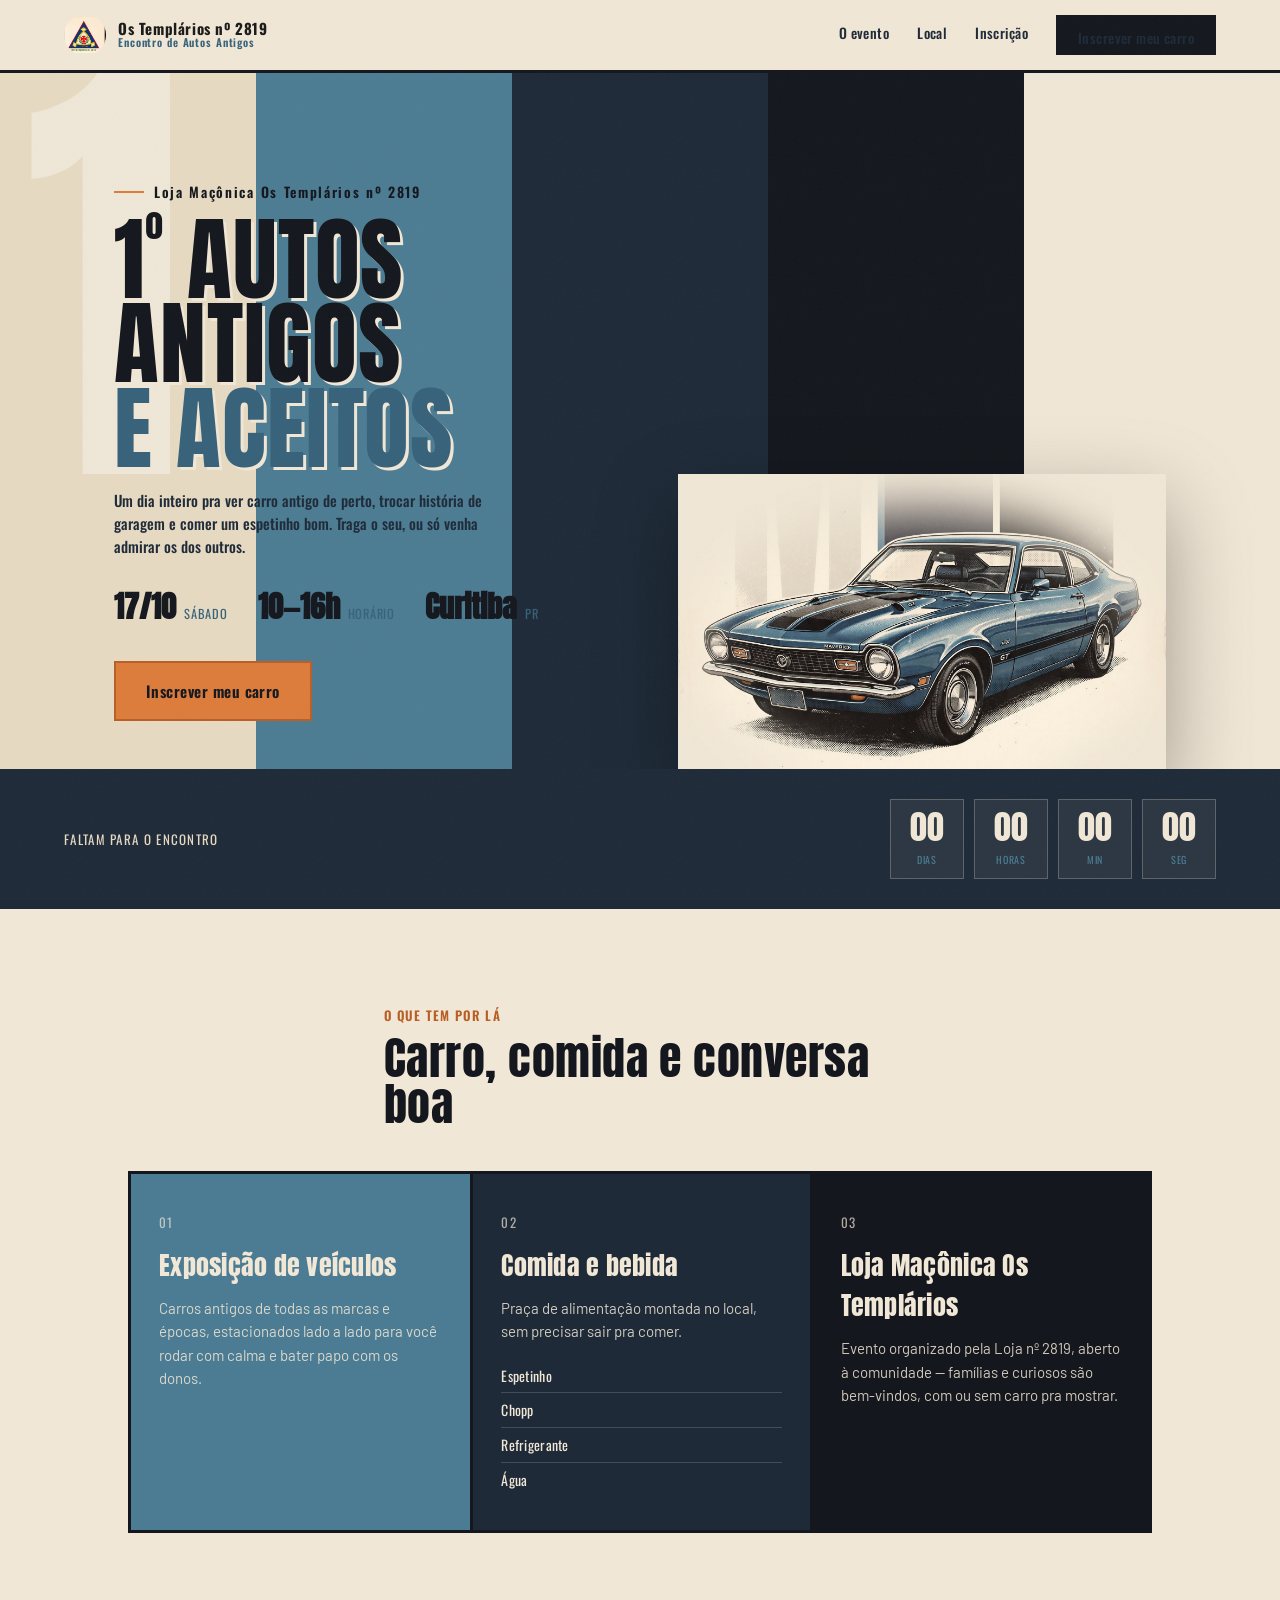
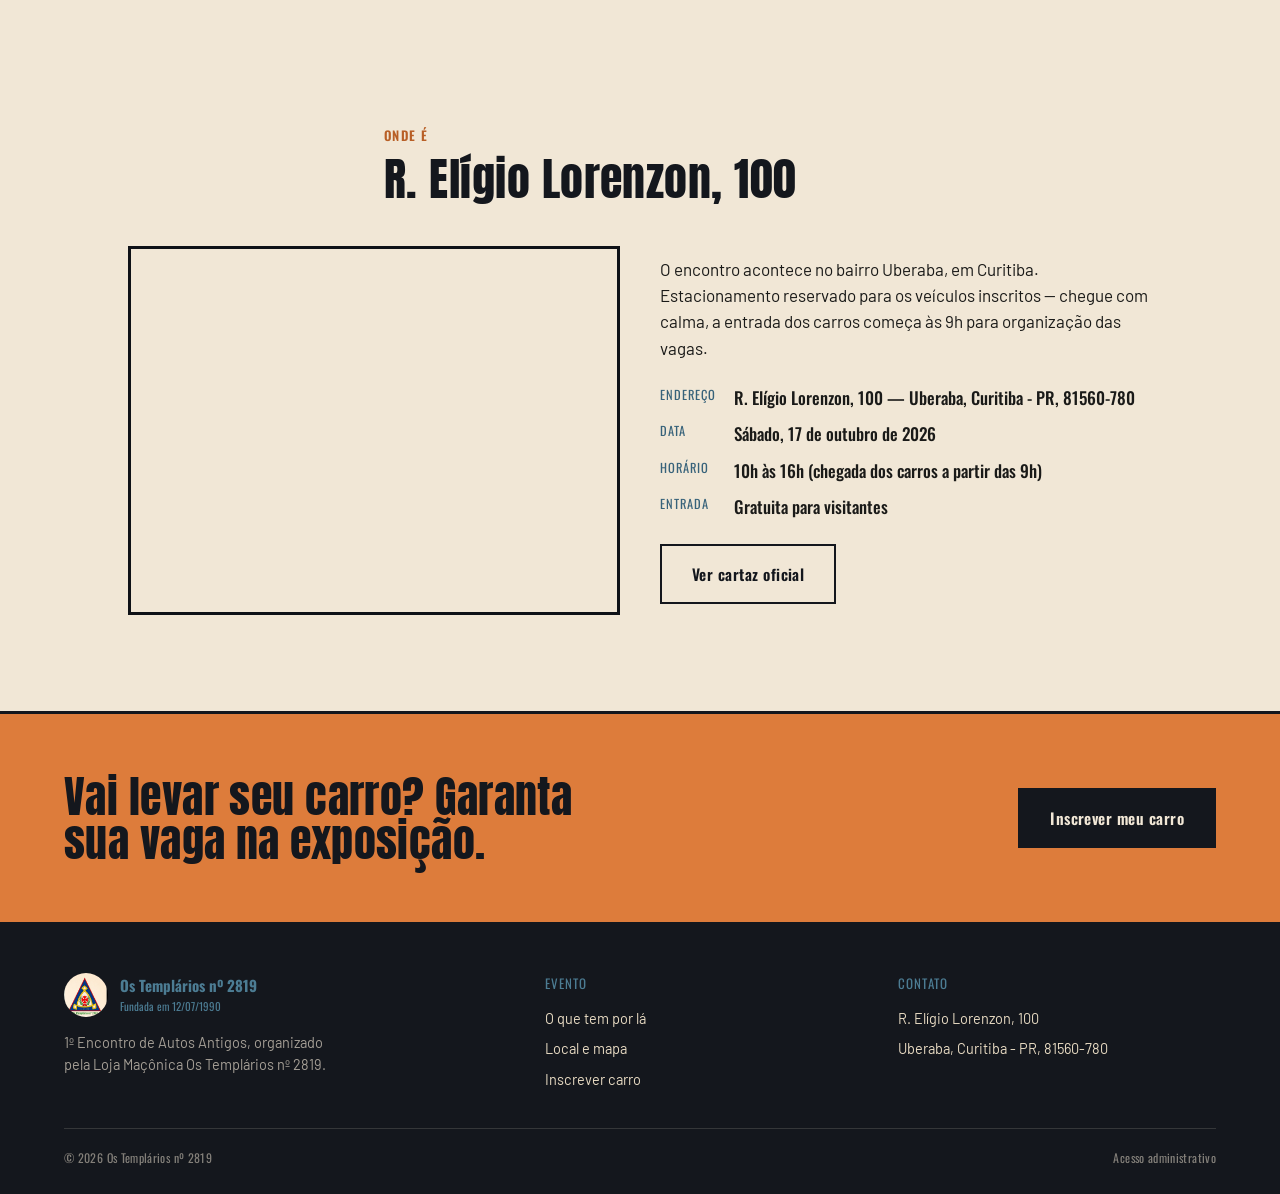
==== index.html @ 7bcd89a1 "initial commit" ====
<!DOCTYPE html>
<html lang="pt-BR">
<head>
<meta charset="UTF-8">
<meta name="viewport" content="width=device-width, initial-scale=1.0">
<title>1º Autos Antigos e Aceitos — Os Templários nº 2819</title>
<meta name="description" content="Encontro de carros antigos da Loja Maçônica Os Templários nº 2819. 17 de outubro, das 10h às 16h, em Curitiba - PR.">
<link rel="icon" href="assets/emblem.png">
<link rel="stylesheet" href="css/style.css">
</head>
<body>

<nav class="site-nav">
  <a href="index.html" class="brand">
    <img src="assets/emblem.png" alt="Emblema Os Templários nº 2819">
    <span class="brand-text"><b>Os Templários nº 2819</b><span>Encontro de Autos Antigos</span></span>
  </a>
  <button class="nav-toggle" id="navToggle" aria-label="Abrir menu" aria-expanded="false"><span></span></button>
  <div class="nav-links" id="navLinks">
    <a href="#sobre">O evento</a>
    <a href="#local">Local</a>
    <a href="inscricao.html">Inscrição</a>
    <a href="inscricao.html" class="nav-cta">Inscrever meu carro</a>
  </div>
</nav>

<header class="hero">
  <div class="hero-columns" aria-hidden="true"><i></i><i></i><i></i><i></i><i></i></div>
  <span class="hero-ghost" aria-hidden="true">1</span>

  <div class="container hero-inner">
    <div class="hero-copy">
      <span class="eyebrow">Loja Maçônica Os Templários nº 2819</span>
      <h1 class="hero-title">1<span class="ord">º</span> AUTOS<br>ANTIGOS<br><mark>E ACEITOS</mark></h1>
      <p class="hero-sub">Um dia inteiro pra ver carro antigo de perto, trocar história de garagem e comer um espetinho bom. Traga o seu, ou só venha admirar os dos outros.</p>

      <div class="hero-facts">
        <div class="hero-fact"><b>17/10</b><span>Sábado</span></div>
        <div class="hero-fact"><b>10—16h</b><span>Horário</span></div>
        <div class="hero-fact"><b>Curitiba</b><span>PR</span></div>
      </div>

      <a href="inscricao.html" class="btn btn-primary"><span>Inscrever meu carro</span></a>
    </div>

    <div class="hero-visual">
      <div class="hero-badge">GT<strong>17/10</strong>UBERABA</div>
      <img src="assets/maverick-hero.jpg" alt="Ford Maverick GT azul, ilustração estilo cartaz retrô" id="heroCar">
    </div>
  </div>
</header>

<section class="countdown">
  <div class="countdown-inner">
    <span class="countdown-label">Faltam para o encontro</span>
    <div class="countdown-units" id="countdown">
      <div class="unit"><span class="digits" data-unit="dias">00</span><span class="u-label">Dias</span></div>
      <div class="unit"><span class="digits" data-unit="horas">00</span><span class="u-label">Horas</span></div>
      <div class="unit"><span class="digits" data-unit="min">00</span><span class="u-label">Min</span></div>
      <div class="unit"><span class="digits" data-unit="seg">00</span><span class="u-label">Seg</span></div>
    </div>
  </div>
</section>

<section class="section" id="sobre">
  <div class="container section-head">
    <span class="section-tag">O que tem por lá</span>
    <h2 class="section-title">Carro, comida e conversa boa</h2>
  </div>
  <div class="container">
    <div class="info-grid">
      <div class="info-card">
        <span class="num">01</span>
        <h3>Exposição de veículos</h3>
        <p>Carros antigos de todas as marcas e épocas, estacionados lado a lado para você rodar com calma e bater papo com os donos.</p>
      </div>
      <div class="info-card">
        <span class="num">02</span>
        <h3>Comida e bebida</h3>
        <p>Praça de alimentação montada no local, sem precisar sair pra comer.</p>
        <ul>
          <li>Espetinho</li>
          <li>Chopp</li>
          <li>Refrigerante</li>
          <li>Água</li>
        </ul>
      </div>
      <div class="info-card">
        <span class="num">03</span>
        <h3>Loja Maçônica Os Templários</h3>
        <p>Evento organizado pela Loja nº 2819, aberto à comunidade — famílias e curiosos são bem-vindos, com ou sem carro pra mostrar.</p>
      </div>
    </div>
  </div>
</section>

<section class="section" id="local">
  <div class="container section-head">
    <span class="section-tag">Onde é</span>
    <h2 class="section-title">R. Elígio Lorenzon, 100</h2>
  </div>
  <div class="container local">
    <div class="local-map">
      <iframe
        loading="lazy"
        referrerpolicy="no-referrer-when-downgrade"
        src="https://www.google.com/maps?q=R.+El%C3%ADgio+Lorenzon,+100,+Uberaba,+Curitiba+-+PR,+81560-780&output=embed">
      </iframe>
    </div>
    <div class="local-details">
      <p>O encontro acontece no bairro Uberaba, em Curitiba. Estacionamento reservado para os veículos inscritos — chegue com calma, a entrada dos carros começa às 9h para organização das vagas.</p>
      <dl>
        <dt>Endereço</dt><dd>R. Elígio Lorenzon, 100 — Uberaba, Curitiba - PR, 81560-780</dd>
        <dt>Data</dt><dd>Sábado, 17 de outubro de 2026</dd>
        <dt>Horário</dt><dd>10h às 16h (chegada dos carros a partir das 9h)</dd>
        <dt>Entrada</dt><dd>Gratuita para visitantes</dd>
      </dl>
      <a href="assets/poster-full.jpg" target="_blank" class="btn btn-outline"><span>Ver cartaz oficial</span></a>
    </div>
  </div>
</section>

<section class="cta-band">
  <h2>Vai levar seu carro? Garanta sua vaga na exposição.</h2>
  <a href="inscricao.html" class="btn btn-primary"><span>Inscrever meu carro</span></a>
</section>

<footer class="site-footer">
  <div class="footer-grid">
    <div class="footer-col">
      <div class="footer-brand">
        <img src="assets/emblem.png" alt="Emblema Os Templários nº 2819">
        <span><b>Os Templários nº 2819</b><span>Fundada em 12/07/1990</span></span>
      </div>
      <p style="color: rgba(241,231,214,.65); font-size: 14.5px; max-width: 34ch;">1º Encontro de Autos Antigos, organizado pela Loja Maçônica Os Templários nº 2819.</p>
    </div>
    <div class="footer-col">
      <h4>Evento</h4>
      <a href="#sobre">O que tem por lá</a>
      <a href="#local">Local e mapa</a>
      <a href="inscricao.html">Inscrever carro</a>
    </div>
    <div class="footer-col">
      <h4>Contato</h4>
      <p>R. Elígio Lorenzon, 100</p>
      <p>Uberaba, Curitiba - PR, 81560-780</p>
    </div>
  </div>
  <div class="footer-bottom">
    <span>© 2026 Os Templários nº 2819</span>
    <a href="admin.html">Acesso administrativo</a>
  </div>
</footer>

<script src="js/main.js"></script>
</body>
</html>
---- css/style.css ----
/* =================================================================
   1º AUTOS ANTIGOS E ACEITOS — Os Templários nº 2819
   Design tokens direto do cartaz oficial: colunas de cor sólida,
   halftone de impressão antiga, tipografia condensada de garagem.
   ================================================================= */

@import url('https://fonts.googleapis.com/css2?family=Anton&family=Oswald:wght@400;500;600;700&family=Barlow:wght@400;500;600&display=swap');

:root {
  /* paleta extraída do cartaz */
  --cream:      #F1E7D6;
  --cream-2:    #E7DAC2;
  --steel:      #4C7C93;
  --steel-dark: #37627A;
  --navy:       #1E2A38;
  --ink:        #14171D;
  --ember:      #DD7C3B;
  --ember-dark: #B85F26;
  --line:       #C9BC9F;
  --paper-text: #1A1A18;

  --display: 'Anton', sans-serif;
  --label:   'Oswald', sans-serif;
  --body:    'Barlow', sans-serif;

  --container: 1180px;
  --edge: clamp(20px, 5vw, 64px);

  --ease: cubic-bezier(.22,.9,.3,1);
}

*, *::before, *::after { box-sizing: border-box; }
html { scroll-behavior: smooth; }
body {
  margin: 0;
  background: var(--cream);
  color: var(--paper-text);
  font-family: var(--body);
  font-size: 17px;
  line-height: 1.55;
  -webkit-font-smoothing: antialiased;
}
img { max-width: 100%; display: block; }
a { color: inherit; }
h1,h2,h3,h4 { margin: 0; font-family: var(--display); font-weight: 400; letter-spacing: .01em; }
p { margin: 0 0 1em; }
p:last-child { margin-bottom: 0; }
button { font-family: inherit; cursor: pointer; }

.container { max-width: var(--container); margin: 0 auto; padding: 0 var(--edge); }

/* halftone dot texture, reused across dark blocks */
.halftone {
  position: relative;
}
.halftone::after {
  content: "";
  position: absolute; inset: 0;
  background-image: radial-gradient(rgba(241,231,214,.09) 1px, transparent 1.4px);
  background-size: 6px 6px;
  pointer-events: none;
  mix-blend-mode: screen;
}

/* paper grain overlay for the whole page, very subtle */
body::before {
  content: "";
  position: fixed; inset: 0;
  pointer-events: none;
  z-index: 9999;
  opacity: .035;
  background-image: url("data:image/svg+xml,%3Csvg xmlns='http://www.w3.org/2000/svg' width='120' height='120'%3E%3Cfilter id='n'%3E%3CfeTurbulence type='fractalNoise' baseFrequency='0.9' numOctaves='2' stitchTiles='stitch'/%3E%3C/filter%3E%3Crect width='100%25' height='100%25' filter='url(%23n)'/%3E%3C/svg%3E");
}

.visually-hidden {
  position: absolute; width: 1px; height: 1px; overflow: hidden;
  clip: rect(0 0 0 0); white-space: nowrap;
}

@media (prefers-reduced-motion: reduce) {
  *, *::before, *::after { animation-duration: .001ms !important; animation-iteration-count: 1 !important; transition-duration: .001ms !important; scroll-behavior: auto !important; }
}

/* -----------------------------------------------------------------
   NAV
   ----------------------------------------------------------------- */
.site-nav {
  position: sticky; top: 0; z-index: 500;
  display: flex; align-items: center; justify-content: space-between;
  padding: 14px var(--edge);
  background: var(--cream);
  border-bottom: 3px solid var(--ink);
}
.brand { display: flex; align-items: center; gap: 12px; text-decoration: none; }
.brand img { width: 42px; height: 42px; object-fit: contain; border-radius: 50%; }
.brand-text { font-family: var(--label); font-weight: 600; line-height: 1.05; }
.brand-text b { display: block; font-size: 15px; letter-spacing: .04em; }
.brand-text span { display: block; font-size: 11px; color: var(--steel-dark); letter-spacing: .08em; }

.nav-links { display: flex; gap: 28px; align-items: center; }
.nav-links a {
  font-family: var(--label); font-size: 14px; font-weight: 500;
  text-decoration: none; color: var(--navy);
  letter-spacing: .03em;
  position: relative; padding-bottom: 4px;
}
.nav-links a::after {
  content: ""; position: absolute; left: 0; right: 100%; bottom: 0;
  height: 2px; background: var(--ember);
  transition: right .28s var(--ease);
}
.nav-links a:hover::after, .nav-links a:focus-visible::after { right: 0; }
.nav-cta {
  font-family: var(--label); font-weight: 600; font-size: 13.5px;
  letter-spacing: .04em;
  background: var(--ink); color: var(--cream);
  padding: 10px 20px; text-decoration: none;
  border: 2px solid var(--ink);
}
.nav-cta:hover { background: transparent; color: var(--ink); }
.nav-toggle { display: none; }

@media (max-width: 760px) {
  .nav-links { position: fixed; inset: 62px 0 auto 0; background: var(--cream);
    flex-direction: column; align-items: flex-start; padding: 20px var(--edge) 26px;
    border-bottom: 3px solid var(--ink); transform: translateY(-8px); opacity: 0;
    pointer-events: none; transition: all .25s var(--ease); gap: 18px;}
  .nav-links.open { transform: translateY(0); opacity: 1; pointer-events: auto; }
  .nav-toggle {
    display: block; background: none; border: none; width: 34px; height: 24px; position: relative;
  }
  .nav-toggle span, .nav-toggle::before, .nav-toggle::after {
    content: ""; position: absolute; left: 0; right: 0; height: 3px; background: var(--ink);
  }
  .nav-toggle span { top: 11px; }
  .nav-toggle::before { top: 2px; }
  .nav-toggle::after { top: 20px; }
}

/* -----------------------------------------------------------------
   HERO
   ----------------------------------------------------------------- */
.hero {
  position: relative;
  overflow: hidden;
  background: var(--cream);
  padding-top: clamp(30px, 6vw, 56px);
}
.hero-columns {
  position: absolute; inset: 0; display: flex; z-index: 0;
}
.hero-columns i {
  flex: 1; display: block; height: 100%;
  transform: translateY(100%);
  animation: rise .9s var(--ease) forwards;
}
.hero-columns i:nth-child(1) { background: var(--cream-2); animation-delay: .05s; }
.hero-columns i:nth-child(2) { background: var(--steel); animation-delay: .15s; }
.hero-columns i:nth-child(3) { background: var(--navy); animation-delay: .25s; }
.hero-columns i:nth-child(4) { background: var(--ink); animation-delay: .35s; }
.hero-columns i:nth-child(5) { background: transparent; }
@keyframes rise { to { transform: translateY(0); } }

.hero-ghost {
  position: absolute; left: 2%; top: -6%;
  font-family: var(--display);
  font-size: min(46vw, 480px);
  color: rgba(255,255,255,.35);
  z-index: 1;
  pointer-events: none;
  user-select: none;
  line-height: 1;
  opacity: 0;
  animation: ghost-in 1.4s var(--ease) .3s forwards;
}
@keyframes ghost-in { to { opacity: 1; } }

.hero-inner {
  position: relative; z-index: 2;
  display: grid; grid-template-columns: 1.05fr .95fr; gap: 24px;
  align-items: end;
  min-height: 640px;
  padding-bottom: 0;
}
.hero-copy {
  padding: 20px 0 48px;
  opacity: 0;
  animation: copy-in .8s var(--ease) .5s forwards;
}
@keyframes copy-in { from { opacity: 0; transform: translateY(14px);} to { opacity: 1; transform: translateY(0);} }

.eyebrow {
  font-family: var(--label); font-weight: 600; font-size: 14px;
  letter-spacing: .12em; color: var(--ink);
  display: inline-flex; align-items: center; gap: 10px;
  margin-bottom: 14px;
}
.eyebrow::before { content:""; width: 30px; height: 2px; background: var(--ember); display:block; }

.hero-title {
  font-size: clamp(46px, 7.2vw, 92px);
  line-height: .92;
  color: var(--ink);
  text-shadow: 3px 3px 0 var(--cream);
}
.hero-title .ord { font-size: .5em; vertical-align: top; }
.hero-title mark {
  background: none; color: var(--steel-dark);
}

.hero-sub {
  font-family: var(--label); font-weight: 500; font-size: 15px;
  color: var(--navy); margin: 18px 0 26px; max-width: 46ch;
}

.hero-facts {
  display: flex; flex-wrap: wrap; gap: 14px 30px; margin-bottom: 30px;
}
.hero-fact { display: flex; align-items: baseline; gap: 8px; }
.hero-fact b {
  font-family: var(--display); font-size: 30px; color: var(--ink);
}
.hero-fact span {
  font-family: var(--label); font-size: 12.5px; letter-spacing: .06em;
  color: var(--steel-dark); text-transform: uppercase;
}

.btn {
  display: inline-flex; align-items: center; gap: 10px;
  font-family: var(--label); font-weight: 600; font-size: 15.5px;
  letter-spacing: .03em;
  padding: 16px 30px;
  text-decoration: none;
  border: 2px solid var(--ink);
  position: relative; overflow: hidden;
}
.btn-primary { background: var(--ember); color: var(--ink); border-color: var(--ember-dark); }
.btn-primary::before {
  content:""; position: absolute; inset: 0; background: var(--ink);
  transform: translateX(-101%); transition: transform .32s var(--ease); z-index: 0;
}
.btn-primary span { position: relative; z-index: 1; transition: color .32s var(--ease); }
.btn-primary:hover::before { transform: translateX(0); }
.btn-primary:hover span { color: var(--cream); }

.btn-outline { background: transparent; color: var(--ink); }
.btn-outline:hover { background: var(--ink); color: var(--cream); }

.hero-visual {
  position: relative;
  align-self: end;
  opacity: 0;
  transform: translateX(4%);
  animation: car-in 1s var(--ease) .35s forwards;
}
@keyframes car-in { to { opacity: 1; transform: translateX(0); } }
.hero-visual img {
  width: 100%;
  filter: drop-shadow(0 30px 40px rgba(0,0,0,.35));
  will-change: transform;
}
.hero-badge {
  position: absolute; top: 6%; right: 4%;
  background: var(--cream); border: 3px solid var(--ink);
  width: 118px; height: 118px; border-radius: 50%;
  display: flex; flex-direction: column; align-items: center; justify-content: center;
  text-align: center; transform: rotate(8deg);
  font-family: var(--label); font-weight: 700; font-size: 12px; letter-spacing: .03em;
  animation: badge-pop .6s var(--ease) 1.1s backwards;
}
.hero-badge strong { font-family: var(--display); font-size: 26px; display:block; line-height: 1; margin-bottom: 2px; }
@keyframes badge-pop { from { opacity: 0; transform: rotate(8deg) scale(.5);} to { opacity: 1; transform: rotate(8deg) scale(1);} }

@media (max-width: 900px) {
  .hero-inner { grid-template-columns: 1fr; min-height: unset; }
  .hero-visual { order: -1; max-width: 420px; margin: 0 auto; }
  .hero-copy { padding-bottom: 24px; text-align: left; }
  .hero-badge { width: 92px; height: 92px; font-size: 10px; }
  .hero-badge strong { font-size: 20px; }
}

/* -----------------------------------------------------------------
   COUNTDOWN STRIP
   ----------------------------------------------------------------- */
.countdown {
  background: var(--navy); color: var(--cream);
  padding: 30px var(--edge);
}
.countdown-inner {
  max-width: var(--container); margin: 0 auto;
  display: flex; flex-wrap: wrap; align-items: center; justify-content: space-between; gap: 20px;
}
.countdown-label {
  font-family: var(--label); font-size: 13px; letter-spacing: .1em;
  color: var(--cream-2); text-transform: uppercase;
}
.countdown-units { display: flex; gap: 10px; }
.unit {
  background: rgba(241,231,214,.06);
  border: 1px solid rgba(241,231,214,.25);
  width: 74px; padding: 10px 0 8px;
  text-align: center;
}
.unit .digits {
  font-family: var(--display); font-size: 34px; line-height: 1;
  display: block;
}
.unit .digits.roll { animation: roll .4s var(--ease); }
@keyframes roll { from { transform: translateY(-40%); opacity: 0;} to { transform: translateY(0); opacity: 1; } }
.unit .u-label { font-family: var(--label); font-size: 10px; letter-spacing: .08em; color: var(--steel); text-transform: uppercase; }

/* -----------------------------------------------------------------
   SECTION HEADERS (shared)
   ----------------------------------------------------------------- */
.section { padding: clamp(56px, 8vw, 96px) var(--edge); }
.section-head { max-width: 640px; margin-bottom: 44px; }
.section-tag {
  font-family: var(--label); font-size: 13px; font-weight: 600; letter-spacing: .1em;
  color: var(--ember-dark); text-transform: uppercase; margin-bottom: 10px; display:block;
}
.section-title { font-size: clamp(30px, 4vw, 46px); color: var(--ink); line-height: 1; }

/* -----------------------------------------------------------------
   INFO BLOCKS ("o que tem por lá")
   ----------------------------------------------------------------- */
.info-grid {
  display: grid; grid-template-columns: repeat(3, 1fr); gap: 0;
  border: 3px solid var(--ink);
}
.info-card {
  padding: 34px 28px; border-left: 3px solid var(--ink);
  color: var(--cream);
}
.info-card:first-child { border-left: none; }
.info-card:nth-child(1) { background: var(--steel); }
.info-card:nth-child(2) { background: var(--navy); }
.info-card:nth-child(3) { background: var(--ink); }
.info-card .num { font-family: var(--label); font-size: 13px; opacity: .7; letter-spacing: .1em; }
.info-card h3 { font-size: 26px; margin: 10px 0 12px; }
.info-card p { color: rgba(241,231,214,.85); font-size: 15px; }
.info-card ul { list-style: none; margin: 14px 0 0; padding: 0; font-family: var(--label); font-size: 14px; letter-spacing: .02em; }
.info-card li { padding: 6px 0; border-top: 1px solid rgba(241,231,214,.18); }
.info-card li:first-child { border-top: none; }

@media (max-width: 820px) {
  .info-grid { grid-template-columns: 1fr; }
  .info-card { border-left: none; border-top: 3px solid var(--ink); }
  .info-card:first-child { border-top: none; }
}

/* -----------------------------------------------------------------
   LOCAL / MAP
   ----------------------------------------------------------------- */
.local {
  display: grid; grid-template-columns: 1fr 1fr; gap: 40px; align-items: center;
}
.local-map {
  border: 3px solid var(--ink); aspect-ratio: 4/3; overflow: hidden;
  filter: grayscale(.15) contrast(1.05);
}
.local-map iframe { width: 100%; height: 100%; border: 0; }
.local-details dl { display: grid; grid-template-columns: auto 1fr; gap: 10px 18px; margin: 24px 0; }
.local-details dt { font-family: var(--label); font-size: 12.5px; letter-spacing: .08em; text-transform: uppercase; color: var(--steel-dark); }
.local-details dd { margin: 0; font-family: var(--label); font-weight: 500; }
@media (max-width: 820px) { .local { grid-template-columns: 1fr; } }

/* -----------------------------------------------------------------
   CTA BAND
   ----------------------------------------------------------------- */
.cta-band {
  background: var(--ember); border-top: 3px solid var(--ink); border-bottom: 3px solid var(--ink);
  padding: 60px var(--edge);
  display: flex; flex-wrap: wrap; align-items: center; justify-content: space-between; gap: 24px;
}
.cta-band h2 { font-size: clamp(28px, 4vw, 44px); color: var(--ink); max-width: 560px; line-height: 1; }
.cta-band .btn-primary { background: var(--ink); color: var(--cream); border-color: var(--ink); }
.cta-band .btn-primary::before { background: var(--cream); }
.cta-band .btn-primary:hover span { color: var(--ink); }

/* -----------------------------------------------------------------
   FOOTER
   ----------------------------------------------------------------- */
.site-footer {
  background: var(--ink); color: var(--cream-2);
  padding: 48px var(--edge) 26px;
}
.footer-grid {
  max-width: var(--container); margin: 0 auto;
  display: grid; grid-template-columns: 1.4fr 1fr 1fr; gap: 36px;
  padding-bottom: 30px; border-bottom: 1px solid rgba(241,231,214,.15);
}
.footer-brand { display: flex; gap: 12px; align-items: center; margin-bottom: 14px; }
.footer-brand img { width: 44px; height: 44px; border-radius: 50%; }
.footer-brand b { font-family: var(--label); font-size: 15px; display: block; }
.footer-brand span { font-family: var(--label); font-size: 11px; color: var(--steel); }
.footer-col h4 { font-family: var(--label); font-size: 13px; letter-spacing: .08em; text-transform: uppercase; color: var(--steel); margin-bottom: 14px; }
.footer-col a, .footer-col p { display: block; text-decoration: none; font-size: 14.5px; color: var(--cream-2); margin-bottom: 8px; }
.footer-col a:hover { color: var(--ember); }
.footer-bottom {
  max-width: var(--container); margin: 20px auto 0;
  display: flex; justify-content: space-between; flex-wrap: wrap; gap: 10px;
  font-family: var(--label); font-size: 12px; letter-spacing: .03em; color: rgba(241,231,214,.5);
}
.footer-bottom a { color: rgba(241,231,214,.5); text-decoration: none; }
.footer-bottom a:hover { color: var(--cream); }

@media (max-width: 760px) {
  .footer-grid { grid-template-columns: 1fr; }
}

/* =================================================================
   PÁGINA DE INSCRIÇÃO
   ================================================================= */
.form-page {
  background: var(--cream);
  min-height: 100vh;
}
.form-hero {
  position: relative;
  padding: clamp(40px, 6vw, 64px) var(--edge) 0;
  overflow: hidden;
}
.form-hero .hero-columns i:nth-child(1) { background: var(--cream-2); }
.form-hero .hero-columns i:nth-child(2) { background: var(--steel); }
.form-hero .hero-columns i:nth-child(3) { background: var(--navy); }
.form-hero .hero-columns i:nth-child(4) { background: var(--ink); }

.form-wrap {
  position: relative; z-index: 2;
  max-width: 760px; margin: 0 auto;
  padding: 30px 0 90px;
}
.form-intro { text-align: center; margin-bottom: 34px; }
.form-intro .eyebrow { justify-content: center; }
.form-intro h1 { font-size: clamp(34px, 5vw, 54px); color: var(--ink); }
.form-intro p { font-family: var(--label); color: var(--navy); max-width: 48ch; margin: 14px auto 0; }

.ticket {
  background: var(--cream);
  border: 3px solid var(--ink);
  box-shadow: 10px 10px 0 var(--ink);
  position: relative;
}
.ticket-head {
  background: var(--navy); color: var(--cream);
  padding: 20px 30px;
  display: flex; align-items: center; justify-content: space-between;
  border-bottom: 3px solid var(--ink);
}
.ticket-head b { font-family: var(--label); letter-spacing: .06em; font-size: 14px; text-transform: uppercase; }
.ticket-head span { font-family: var(--display); font-size: 20px; color: var(--ember); }

form#registrationForm { padding: 34px 34px 8px; }

.field-group { margin: 0 0 26px; border: none; padding: 0; min-width: 0; }
.field-group legend {
  font-family: var(--label); font-weight: 600; font-size: 13px;
  letter-spacing: .1em; text-transform: uppercase; color: var(--steel-dark);
  padding: 0 0 8px; margin-bottom: 16px; border-bottom: 2px solid var(--line); width: 100%;
}
.field-row { display: grid; grid-template-columns: 1fr 1fr; gap: 18px; }
.field-row.thirds { grid-template-columns: 1fr 1fr 1fr; }
.field { margin-bottom: 18px; }
.field label {
  display: block; font-family: var(--label); font-size: 13px; font-weight: 500;
  color: var(--ink); margin-bottom: 7px; letter-spacing: .02em;
}
.field .req { color: var(--ember-dark); }
.field input, .field select, .field textarea {
  width: 100%; font-family: var(--body); font-size: 15.5px;
  padding: 12px 14px; border: 2px solid var(--ink); background: #fff;
  color: var(--paper-text);
  transition: box-shadow .2s var(--ease), transform .2s var(--ease);
}
.field textarea { resize: vertical; min-height: 90px; }
.field input:focus, .field select:focus, .field textarea:focus {
  outline: none; box-shadow: 4px 4px 0 var(--ember); transform: translate(-2px,-2px);
}
.field small { display: block; margin-top: 6px; font-size: 12.5px; color: var(--steel-dark); }
.field.error input, .field.error select, .field.error textarea { border-color: #B23A2C; }
.field .error-msg { display: none; color: #B23A2C; font-size: 12.5px; margin-top: 6px; font-family: var(--label); }
.field.error .error-msg { display: block; }

.checkline {
  display: flex; align-items: flex-start; gap: 10px;
  font-family: var(--label); font-size: 13.5px; color: var(--navy);
  margin: 4px 0 24px;
}
.checkline input { flex: 0 0 auto; width: 18px; height: 18px; margin-top: 2px; accent-color: var(--ember); }
.checkline > span { flex: 1 1 auto; }
.checkline .error-msg { margin-top: 4px; }

.form-actions { padding: 4px 34px 34px; }
.submit-btn {
  width: 100%; justify-content: center;
  font-size: 16px; padding: 17px;
}
.submit-btn[disabled] { opacity: .6; cursor: progress; }
.form-note { text-align: center; font-size: 13px; color: var(--steel-dark); margin-top: 14px; font-family: var(--label); }

.form-alert {
  margin: 0 34px 22px; padding: 14px 16px; border: 2px solid #B23A2C;
  background: #F7E3DF; color: #7A241A; font-family: var(--label); font-size: 14px;
  display: none;
}
.form-alert.show { display: block; }

/* ---- estado de sucesso: carimbo ---- */
.success-view {
  display: none;
  padding: 50px 34px 60px;
  text-align: center;
}
.success-view.show { display: block; }
.stamp {
  width: 150px; height: 150px; margin: 0 auto 26px;
  border: 5px solid var(--ember-dark);
  border-radius: 50%;
  display: flex; align-items: center; justify-content: center;
  transform: scale(0) rotate(-18deg);
  color: var(--ember-dark);
  font-family: var(--display);
  font-size: 22px; letter-spacing: .04em; text-align: center; line-height: 1.15;
  animation: stamp-in .5s cubic-bezier(.34,1.6,.5,1) .1s forwards;
}
@keyframes stamp-in { to { transform: scale(1) rotate(-10deg); } }
.success-view h2 { font-size: 30px; color: var(--ink); margin-bottom: 10px; }
.success-view p { font-family: var(--label); color: var(--navy); max-width: 42ch; margin: 0 auto; }
.success-code {
  display: inline-block; margin-top: 20px; padding: 10px 18px;
  border: 2px dashed var(--ink); font-family: var(--label); letter-spacing: .06em; font-size: 14px;
}

@media (max-width: 620px) {
  .field-row, .field-row.thirds { grid-template-columns: 1fr; }
  form#registrationForm, .form-actions, .form-alert { padding-left: 20px; padding-right: 20px; }
}
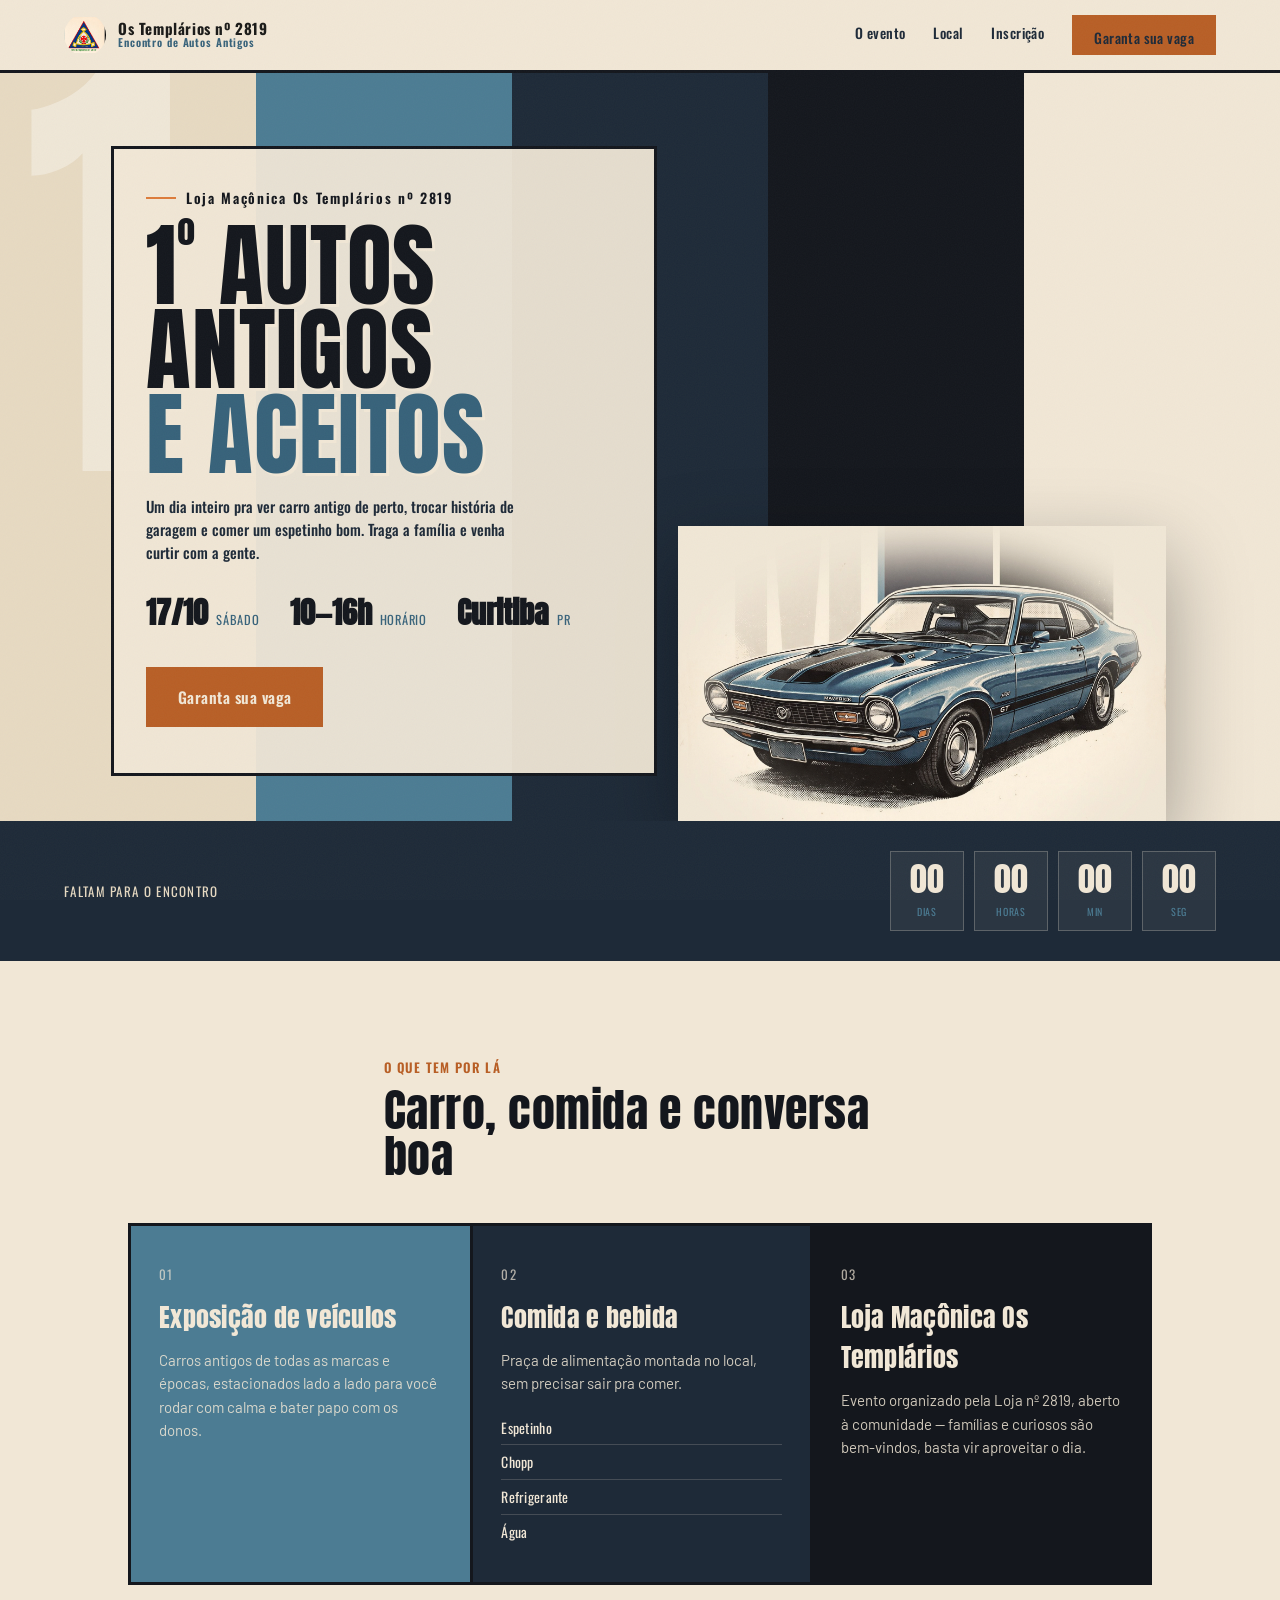
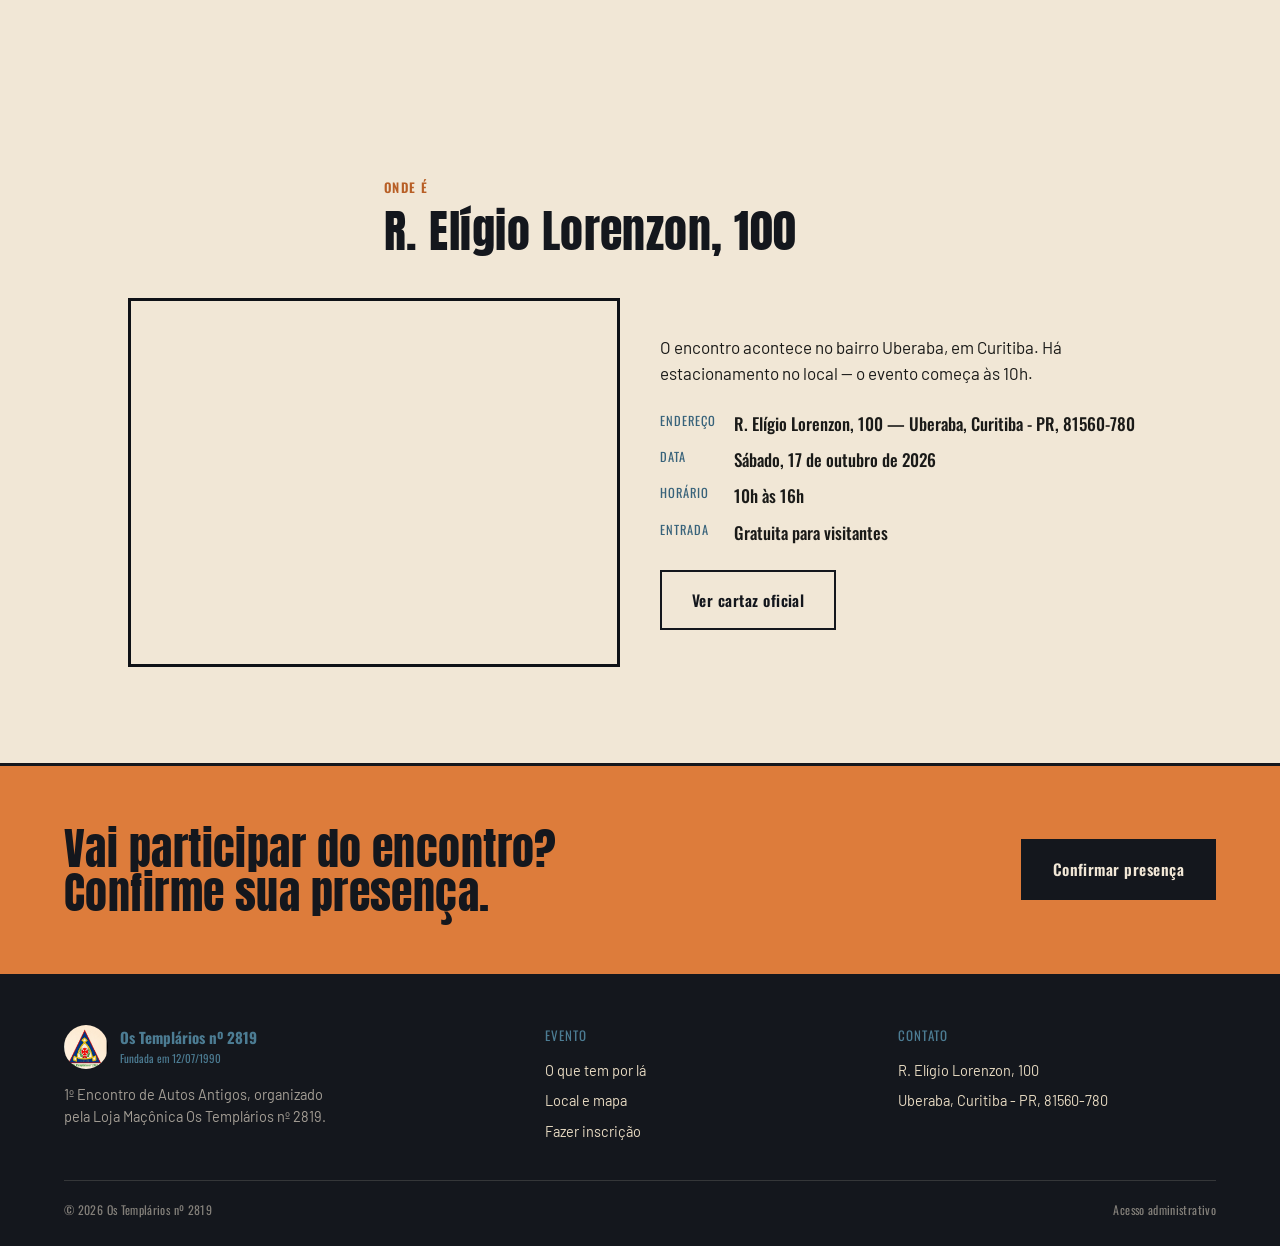
==== commit e4d7fdb1: "fix: cor do CTA da navbar e textos de inscricao de visitante" ====
--- a/index.html
+++ b/index.html
@@ -20,7 +20,7 @@
     <a href="#sobre">O evento</a>
     <a href="#local">Local</a>
     <a href="inscricao.html">Inscrição</a>
-    <a href="inscricao.html" class="nav-cta">Inscrever meu carro</a>
+    <a href="inscricao.html" class="nav-cta">Garanta sua vaga</a>
   </div>
 </nav>
 
@@ -32,7 +32,7 @@
     <div class="hero-copy">
       <span class="eyebrow">Loja Maçônica Os Templários nº 2819</span>
       <h1 class="hero-title">1<span class="ord">º</span> AUTOS<br>ANTIGOS<br><mark>E ACEITOS</mark></h1>
-      <p class="hero-sub">Um dia inteiro pra ver carro antigo de perto, trocar história de garagem e comer um espetinho bom. Traga o seu, ou só venha admirar os dos outros.</p>
+      <p class="hero-sub">Um dia inteiro pra ver carro antigo de perto, trocar história de garagem e comer um espetinho bom. Traga a família e venha curtir com a gente.</p>
 
       <div class="hero-facts">
         <div class="hero-fact"><b>17/10</b><span>Sábado</span></div>
@@ -40,7 +40,7 @@
         <div class="hero-fact"><b>Curitiba</b><span>PR</span></div>
       </div>
 
-      <a href="inscricao.html" class="btn btn-primary"><span>Inscrever meu carro</span></a>
+<a href="inscricao.html" class="btn btn-primary"><span>Garanta sua vaga</span></a>
     </div>
 
     <div class="hero-visual">
@@ -88,7 +88,7 @@
       <div class="info-card">
         <span class="num">03</span>
         <h3>Loja Maçônica Os Templários</h3>
-        <p>Evento organizado pela Loja nº 2819, aberto à comunidade — famílias e curiosos são bem-vindos, com ou sem carro pra mostrar.</p>
+        <p>Evento organizado pela Loja nº 2819, aberto à comunidade — famílias e curiosos são bem-vindos, basta vir aproveitar o dia.</p>
       </div>
     </div>
   </div>
@@ -108,11 +108,11 @@
       </iframe>
     </div>
     <div class="local-details">
-      <p>O encontro acontece no bairro Uberaba, em Curitiba. Estacionamento reservado para os veículos inscritos — chegue com calma, a entrada dos carros começa às 9h para organização das vagas.</p>
+      <p>O encontro acontece no bairro Uberaba, em Curitiba. Há estacionamento no local — o evento começa às 10h.</p>
       <dl>
         <dt>Endereço</dt><dd>R. Elígio Lorenzon, 100 — Uberaba, Curitiba - PR, 81560-780</dd>
         <dt>Data</dt><dd>Sábado, 17 de outubro de 2026</dd>
-        <dt>Horário</dt><dd>10h às 16h (chegada dos carros a partir das 9h)</dd>
+        <dt>Horário</dt><dd>10h às 16h</dd>
         <dt>Entrada</dt><dd>Gratuita para visitantes</dd>
       </dl>
       <a href="assets/poster-full.jpg" target="_blank" class="btn btn-outline"><span>Ver cartaz oficial</span></a>
@@ -121,8 +121,8 @@
 </section>
 
 <section class="cta-band">
-  <h2>Vai levar seu carro? Garanta sua vaga na exposição.</h2>
-  <a href="inscricao.html" class="btn btn-primary"><span>Inscrever meu carro</span></a>
+  <h2>Vai participar do encontro? Confirme sua presença.</h2>
+  <a href="inscricao.html" class="btn btn-primary"><span>Confirmar presença</span></a>
 </section>
 
 <footer class="site-footer">
@@ -138,7 +138,7 @@
       <h4>Evento</h4>
       <a href="#sobre">O que tem por lá</a>
       <a href="#local">Local e mapa</a>
-      <a href="inscricao.html">Inscrever carro</a>
+      <a href="inscricao.html">Fazer inscrição</a>
     </div>
     <div class="footer-col">
       <h4>Contato</h4>
--- a/css/style.css
+++ b/css/style.css
@@ -7,6 +7,8 @@
 @import url('https://fonts.googleapis.com/css2?family=Anton&family=Oswald:wght@400;500;600;700&family=Barlow:wght@400;500;600&display=swap');
 
 :root {
+  color-scheme: light;
+
   /* paleta extraída do cartaz */
   --cream:      #F1E7D6;
   --cream-2:    #E7DAC2;
@@ -45,7 +47,7 @@
 h1,h2,h3,h4 { margin: 0; font-family: var(--display); font-weight: 400; letter-spacing: .01em; }
 p { margin: 0 0 1em; }
 p:last-child { margin-bottom: 0; }
-button { font-family: inherit; cursor: pointer; }
+button { font-family: inherit; cursor: pointer; appearance: none; -webkit-appearance: none; -moz-appearance: none; }
 
 .container { max-width: var(--container); margin: 0 auto; padding: 0 var(--edge); }
 
@@ -113,11 +115,11 @@
 .nav-cta {
   font-family: var(--label); font-weight: 600; font-size: 13.5px;
   letter-spacing: .04em;
-  background: var(--ink); color: var(--cream);
+  background: var(--ember-dark); color: var(--cream);
   padding: 10px 20px; text-decoration: none;
-  border: 2px solid var(--ink);
-}
-.nav-cta:hover { background: transparent; color: var(--ink); }
+  border: 2px solid var(--ember-dark);
+}
+.nav-cta:hover { background: transparent; color: var(--ember-dark); }
 .nav-toggle { display: none; }
 
 @media (max-width: 760px) {
@@ -183,7 +185,12 @@
   padding-bottom: 0;
 }
 .hero-copy {
-  padding: 20px 0 48px;
+  position: relative;
+  z-index: 2;
+  padding: 30px 32px 46px;
+  margin: 20px 0 48px 0;
+  background: rgba(241, 231, 214, .95);
+  box-shadow: 0 0 0 3px var(--ink);
   opacity: 0;
   animation: copy-in .8s var(--ease) .5s forwards;
 }
@@ -234,14 +241,14 @@
   border: 2px solid var(--ink);
   position: relative; overflow: hidden;
 }
-.btn-primary { background: var(--ember); color: var(--ink); border-color: var(--ember-dark); }
+.btn-primary { background-color: var(--ember-dark); color: var(--cream); border-color: var(--ember-dark); }
 .btn-primary::before {
-  content:""; position: absolute; inset: 0; background: var(--ink);
+  content:""; position: absolute; inset: 0; background: var(--cream);
   transform: translateX(-101%); transition: transform .32s var(--ease); z-index: 0;
 }
-.btn-primary span { position: relative; z-index: 1; transition: color .32s var(--ease); }
+.btn-primary span { color: inherit; position: relative; z-index: 1; transition: color .32s var(--ease); }
 .btn-primary:hover::before { transform: translateX(0); }
-.btn-primary:hover span { color: var(--cream); }
+.btn-primary:hover span { color: var(--ember-dark); }
 
 .btn-outline { background: transparent; color: var(--ink); }
 .btn-outline:hover { background: var(--ink); color: var(--cream); }
@@ -430,7 +437,13 @@
   max-width: 760px; margin: 0 auto;
   padding: 30px 0 90px;
 }
-.form-intro { text-align: center; margin-bottom: 34px; }
+.form-intro {
+  text-align: center; margin: 0 auto 34px; max-width: 640px;
+  background: rgba(241, 231, 214, .95);
+  box-shadow: 0 0 0 3px var(--ink);
+  padding: 30px 30px 34px;
+  position: relative; z-index: 2;
+}
 .form-intro .eyebrow { justify-content: center; }
 .form-intro h1 { font-size: clamp(34px, 5vw, 54px); color: var(--ink); }
 .form-intro p { font-family: var(--label); color: var(--navy); max-width: 48ch; margin: 14px auto 0; }
